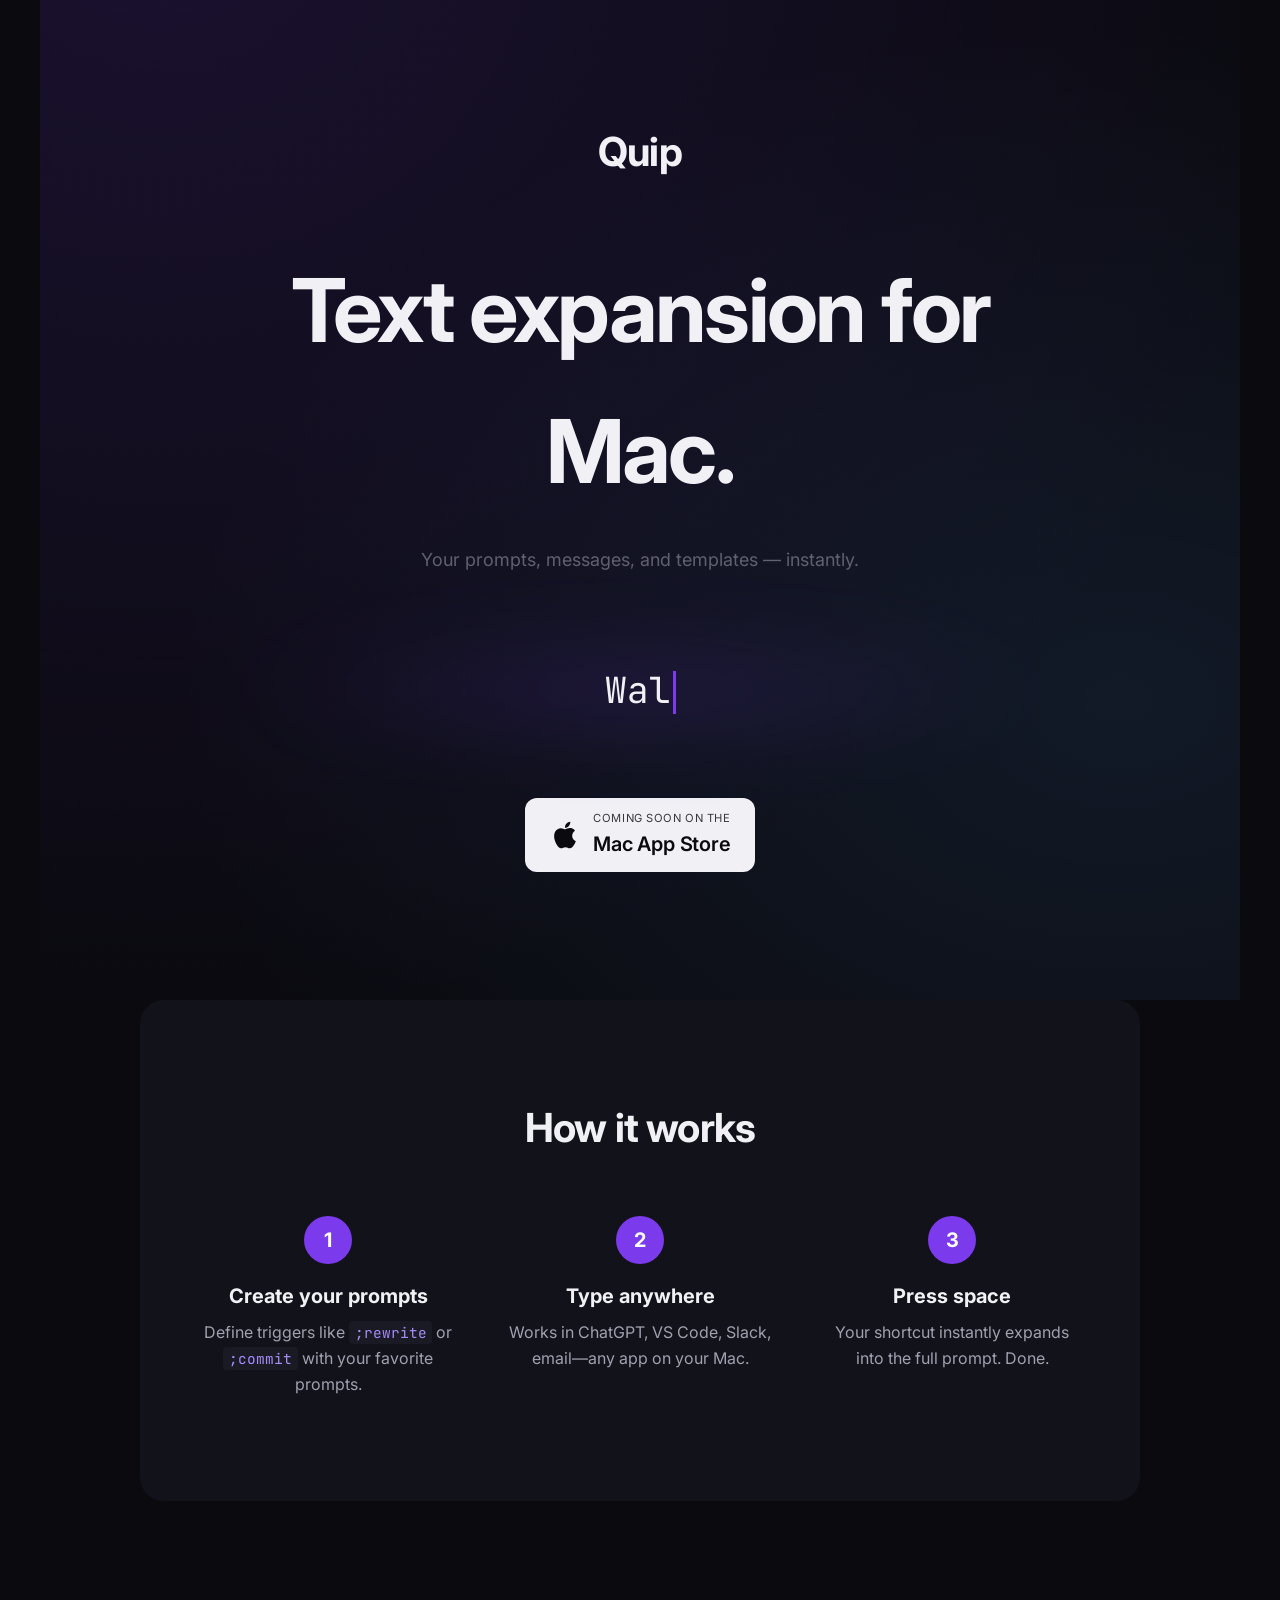
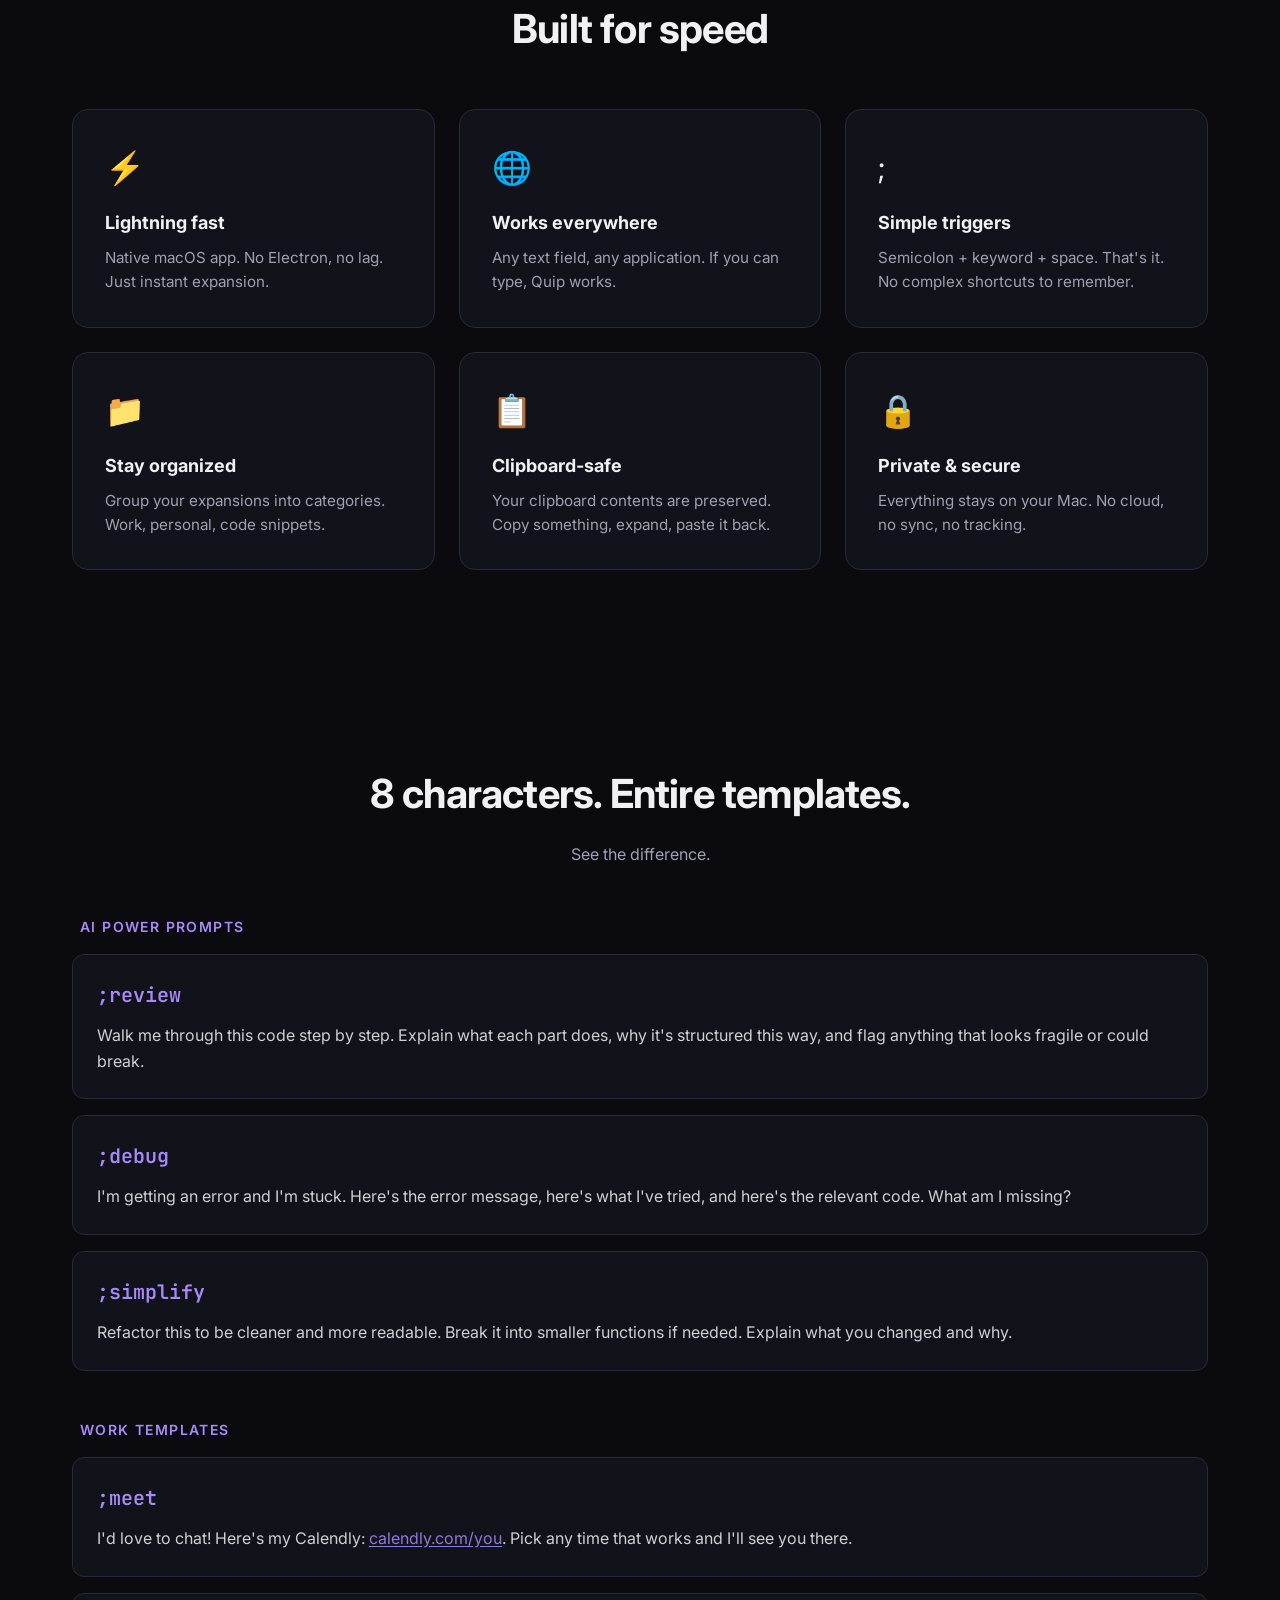
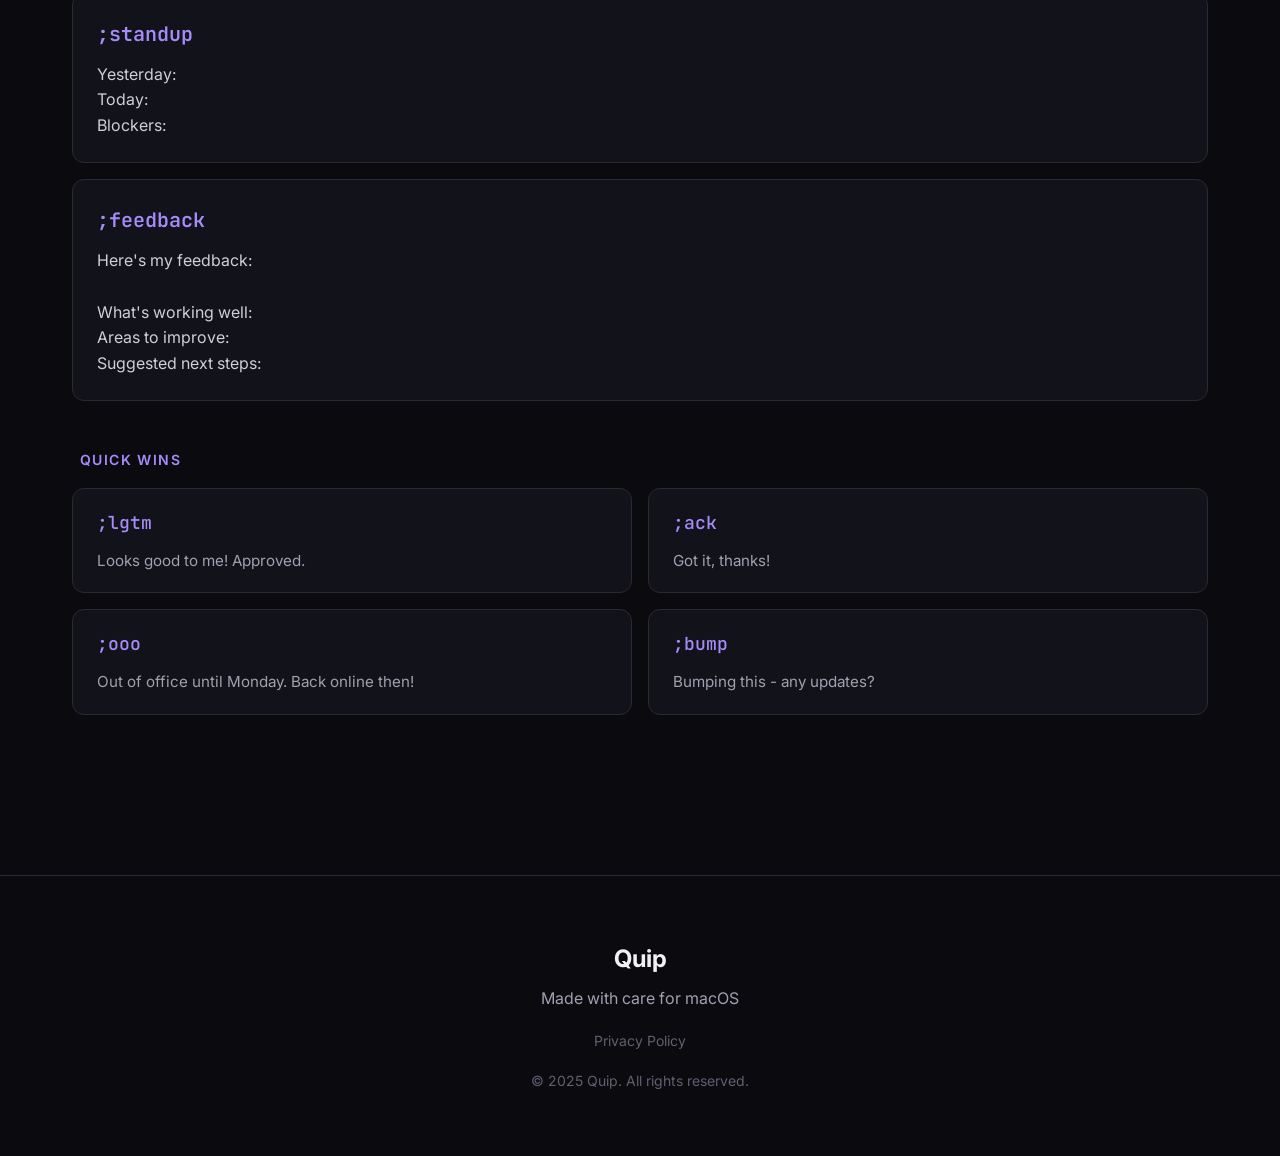
==== docs/index.html @ 0dc1773a "Add Quip landing page website - Hero with animated typing demo - Examples showcasing text expansion " ====
<!DOCTYPE html>
<html lang="en">
<head>
    <meta charset="UTF-8">
    <meta name="viewport" content="width=device-width, initial-scale=1.0">
    <title>Quip - Type less. Say more.</title>
    <meta name="description" content="Quip is a lightning-fast text expander for macOS. Type shortcuts, get instant expansions. Coming soon to the Mac App Store.">
    <link rel="preconnect" href="https://fonts.googleapis.com">
    <link rel="preconnect" href="https://fonts.gstatic.com" crossorigin>
    <link href="https://fonts.googleapis.com/css2?family=Inter:wght@400;500;600;700&family=JetBrains+Mono:wght@400;500&display=swap" rel="stylesheet">
    <link rel="stylesheet" href="styles.css">
</head>
<body>
    <!-- Hero Section -->
    <section class="hero">
        <nav class="nav">
            <div class="logo" style="font-size: 2.5rem;">Quip</div>
        </nav>

        <div class="hero-content">
            <h1 class="hero-title">Text expansion for Mac.</h1>
            <p class="hero-subtitle">Your prompts, messages, and templates — instantly.</p>

            <!-- Typing Demo -->
            <div class="demo-container">
                <div class="demo-glow"></div>
                <div class="demo-text-wrapper">
                    <span id="demo-text"></span><span class="cursor"></span>
                </div>
            </div>

            <!-- Coming Soon Badge -->
            <div class="cta-container">
                <a href="#" class="app-store-badge">
                    <svg class="apple-icon" viewBox="0 0 24 24" fill="currentColor">
                        <path d="M18.71 19.5c-.83 1.24-1.71 2.45-3.05 2.47-1.34.03-1.77-.79-3.29-.79-1.53 0-2 .77-3.27.82-1.31.05-2.3-1.32-3.14-2.53C4.25 17 2.94 12.45 4.7 9.39c.87-1.52 2.43-2.48 4.12-2.51 1.28-.02 2.5.87 3.29.87.78 0 2.26-1.07 3.81-.91.65.03 2.47.26 3.64 1.98-.09.06-2.17 1.28-2.15 3.81.03 3.02 2.65 4.03 2.68 4.04-.03.07-.42 1.44-1.38 2.83M13 3.5c.73-.83 1.94-1.46 2.94-1.5.13 1.17-.34 2.35-1.04 3.19-.69.85-1.83 1.51-2.95 1.42-.15-1.15.41-2.35 1.05-3.11z"/>
                    </svg>
                    <div class="badge-text">
                        <span class="badge-small">Coming Soon on the</span>
                        <span class="badge-large">Mac App Store</span>
                    </div>
                </a>
            </div>
        </div>
    </section>

    <!-- How It Works -->
    <section class="how-it-works">
        <h2 class="section-title">How it works</h2>
        <div class="steps">
            <div class="step">
                <div class="step-number">1</div>
                <h3>Create your prompts</h3>
                <p>Define triggers like <code>;rewrite</code> or <code>;commit</code> with your favorite prompts.</p>
            </div>
            <div class="step">
                <div class="step-number">2</div>
                <h3>Type anywhere</h3>
                <p>Works in ChatGPT, VS Code, Slack, email—any app on your Mac.</p>
            </div>
            <div class="step">
                <div class="step-number">3</div>
                <h3>Press space</h3>
                <p>Your shortcut instantly expands into the full prompt. Done.</p>
            </div>
        </div>
    </section>

    <!-- Features -->
    <section class="features">
        <h2 class="section-title">Built for speed</h2>
        <div class="features-grid">
            <div class="feature">
                <div class="feature-icon">&#9889;</div>
                <h3>Lightning fast</h3>
                <p>Native macOS app. No Electron, no lag. Just instant expansion.</p>
            </div>
            <div class="feature">
                <div class="feature-icon">&#127760;</div>
                <h3>Works everywhere</h3>
                <p>Any text field, any application. If you can type, Quip works.</p>
            </div>
            <div class="feature">
                <div class="feature-icon">&#59;</div>
                <h3>Simple triggers</h3>
                <p>Semicolon + keyword + space. That's it. No complex shortcuts to remember.</p>
            </div>
            <div class="feature">
                <div class="feature-icon">&#128193;</div>
                <h3>Stay organized</h3>
                <p>Group your expansions into categories. Work, personal, code snippets.</p>
            </div>
            <div class="feature">
                <div class="feature-icon">&#128203;</div>
                <h3>Clipboard-safe</h3>
                <p>Your clipboard contents are preserved. Copy something, expand, paste it back.</p>
            </div>
            <div class="feature">
                <div class="feature-icon">&#128274;</div>
                <h3>Private & secure</h3>
                <p>Everything stays on your Mac. No cloud, no sync, no tracking.</p>
            </div>
        </div>
    </section>

    <!-- Examples -->
    <section class="examples">
        <h2 class="section-title">8 characters. Entire templates.</h2>
        <p class="section-subtitle">See the difference.</p>

        <div class="example-category">
            <h3 class="category-title">AI Power Prompts</h3>
            <div class="examples-list">
                <div class="example-large">
                    <div class="example-trigger">;review</div>
                    <div class="example-expansion">Walk me through this code step by step. Explain what each part does, why it's structured this way, and flag anything that looks fragile or could break.</div>
                </div>
                <div class="example-large">
                    <div class="example-trigger">;debug</div>
                    <div class="example-expansion">I'm getting an error and I'm stuck. Here's the error message, here's what I've tried, and here's the relevant code. What am I missing?</div>
                </div>
                <div class="example-large">
                    <div class="example-trigger">;simplify</div>
                    <div class="example-expansion">Refactor this to be cleaner and more readable. Break it into smaller functions if needed. Explain what you changed and why.</div>
                </div>
            </div>
        </div>

        <div class="example-category">
            <h3 class="category-title">Work Templates</h3>
            <div class="examples-list">
                <div class="example-large">
                    <div class="example-trigger">;meet</div>
                    <div class="example-expansion">I'd love to chat! Here's my Calendly: <span class="link">calendly.com/you</span>. Pick any time that works and I'll see you there.</div>
                </div>
                <div class="example-large">
                    <div class="example-trigger">;standup</div>
                    <div class="example-expansion">Yesterday: <br>Today: <br>Blockers:</div>
                </div>
                <div class="example-large">
                    <div class="example-trigger">;feedback</div>
                    <div class="example-expansion">Here's my feedback:<br><br>What's working well:<br>Areas to improve:<br>Suggested next steps:</div>
                </div>
            </div>
        </div>

        <div class="example-category">
            <h3 class="category-title">Quick Wins</h3>
            <div class="examples-grid">
                <div class="example">
                    <div class="example-trigger">;lgtm</div>
                    <div class="example-expansion">Looks good to me! Approved.</div>
                </div>
                <div class="example">
                    <div class="example-trigger">;ack</div>
                    <div class="example-expansion">Got it, thanks!</div>
                </div>
                <div class="example">
                    <div class="example-trigger">;ooo</div>
                    <div class="example-expansion">Out of office until Monday. Back online then!</div>
                </div>
                <div class="example">
                    <div class="example-trigger">;bump</div>
                    <div class="example-expansion">Bumping this - any updates?</div>
                </div>
            </div>
        </div>
    </section>

    <!-- Footer -->
    <footer class="footer">
        <div class="footer-content">
            <div class="footer-logo">Quip</div>
            <p class="footer-tagline">Made with care for macOS</p>
            <p class="footer-links">
                <a href="privacy.html">Privacy Policy</a>
            </p>
            <p class="footer-copyright">&copy; 2025 Quip. All rights reserved.</p>
        </div>
    </footer>

    <script src="script.js"></script>
</body>
</html>
---- docs/styles.css ----
/* Reset & Base */
*, *::before, *::after {
    box-sizing: border-box;
    margin: 0;
    padding: 0;
}

:root {
    --bg-primary: #0a0a0f;
    --bg-secondary: #12121a;
    --bg-tertiary: #1a1a25;
    --text-primary: #f0f0f5;
    --text-secondary: #a0a0b0;
    --text-muted: #606070;
    --accent: #7c3aed;
    --accent-light: #a78bfa;
    --accent-glow: rgba(124, 58, 237, 0.3);
    --border: #2a2a35;
    --success: #22c55e;
}

html {
    scroll-behavior: smooth;
}

body {
    font-family: 'Inter', -apple-system, BlinkMacSystemFont, 'Segoe UI', Roboto, sans-serif;
    background-color: var(--bg-primary);
    color: var(--text-primary);
    line-height: 1.6;
    overflow-x: hidden;
}

code {
    font-family: 'JetBrains Mono', 'SF Mono', 'Fira Code', monospace;
    background: var(--bg-tertiary);
    padding: 0.15em 0.4em;
    border-radius: 4px;
    font-size: 0.9em;
    color: var(--accent-light);
}

/* Navigation */
.nav {
    display: flex;
    justify-content: space-between;
    align-items: center;
    padding: 1.5rem 2rem;
    max-width: 1200px;
    margin: 0 auto;
    position: relative;
    z-index: 1;
}

.logo {
    font-size: 2.5rem;
    font-weight: 700;
    color: var(--text-primary);
    letter-spacing: -0.02em;
}

/* Hero Section */
.hero {
    min-height: 100vh;
    display: flex;
    flex-direction: column;
    background: var(--bg-primary);
    position: relative;
    overflow: hidden;
}

.hero::before {
    content: '';
    position: absolute;
    top: -50%;
    left: -50%;
    width: 200%;
    height: 200%;
    background:
        radial-gradient(ellipse at 30% 20%, rgba(124, 58, 237, 0.15) 0%, transparent 50%),
        radial-gradient(ellipse at 70% 60%, rgba(88, 166, 255, 0.1) 0%, transparent 40%);
    animation: gradientMove 20s ease-in-out infinite;
    pointer-events: none;
}

@keyframes gradientMove {
    0%, 100% { transform: translate(0, 0) rotate(0deg); }
    33% { transform: translate(2%, 2%) rotate(1deg); }
    66% { transform: translate(-1%, 1%) rotate(-1deg); }
}

.hero-content {
    flex: 1;
    display: flex;
    flex-direction: column;
    align-items: center;
    justify-content: center;
    padding: 2rem;
    text-align: center;
    max-width: 900px;
    margin: 0 auto;
    position: relative;
    z-index: 1;
}

.hero-title {
    font-size: clamp(3rem, 10vw, 5.5rem);
    font-weight: 700;
    letter-spacing: -0.03em;
    margin-bottom: 1.5rem;
    color: var(--text-primary);
}

.hero-subtitle {
    font-size: clamp(1rem, 2vw, 1.125rem);
    color: var(--text-muted);
    max-width: 500px;
    margin-bottom: 3.5rem;
}

/* Demo Container */
.demo-container {
    width: 100%;
    max-width: 900px;
    margin-bottom: 3rem;
    position: relative;
    min-height: 120px;
    display: flex;
    align-items: center;
    justify-content: center;
}

.demo-glow {
    position: absolute;
    width: 100%;
    height: 100%;
    background: radial-gradient(ellipse at center, var(--accent-glow) 0%, transparent 70%);
    filter: blur(40px);
    opacity: 0.6;
    pointer-events: none;
}

.demo-text-wrapper {
    position: relative;
    z-index: 1;
    font-family: 'JetBrains Mono', monospace;
    font-size: clamp(1.5rem, 4vw, 2.25rem);
    text-align: center;
    line-height: 1.4;
    padding: 1rem 2rem;
}

#demo-text {
    white-space: pre-wrap;
    word-break: break-word;
}

.cursor {
    display: inline-block;
    width: 3px;
    height: 1.2em;
    background: var(--accent);
    margin-left: 2px;
    vertical-align: text-bottom;
    animation: blink 1s infinite;
}

@keyframes blink {
    0%, 50% { opacity: 1; }
    51%, 100% { opacity: 0; }
}

.intro-text {
    color: var(--text-primary);
    font-weight: 600;
}

.trigger-text {
    color: var(--accent-light);
}

.expansion-text {
    color: var(--text-primary);
}

.link-text {
    color: var(--accent-light);
    text-decoration: underline;
    text-underline-offset: 3px;
}

/* App Store Badge */
.cta-container {
    display: flex;
    justify-content: center;
}

.app-store-badge {
    display: flex;
    align-items: center;
    gap: 12px;
    padding: 12px 24px;
    background: var(--text-primary);
    color: var(--bg-primary);
    border-radius: 12px;
    text-decoration: none;
    transition: transform 0.2s, box-shadow 0.2s;
}

.app-store-badge:hover {
    transform: translateY(-2px);
    box-shadow: 0 10px 30px -10px rgba(255, 255, 255, 0.2);
}

.apple-icon {
    width: 32px;
    height: 32px;
}

.badge-text {
    display: flex;
    flex-direction: column;
    text-align: left;
}

.badge-small {
    font-size: 0.7rem;
    text-transform: uppercase;
    letter-spacing: 0.05em;
    opacity: 0.8;
}

.badge-large {
    font-size: 1.25rem;
    font-weight: 600;
    letter-spacing: -0.01em;
}

/* Section Styles */
section {
    padding: 6rem 2rem;
    max-width: 1200px;
    margin: 0 auto;
}

.section-title {
    font-size: clamp(1.75rem, 4vw, 2.5rem);
    font-weight: 700;
    text-align: center;
    margin-bottom: 1rem;
    letter-spacing: -0.02em;
}

.section-subtitle {
    text-align: center;
    color: var(--text-secondary);
    max-width: 600px;
    margin: 0 auto 3rem;
}

/* How It Works */
.how-it-works {
    background: var(--bg-secondary);
    border-radius: 24px;
    margin-left: auto;
    margin-right: auto;
    max-width: 1000px;
    width: calc(100% - 4rem);
}

.steps {
    display: grid;
    grid-template-columns: repeat(3, 1fr);
    gap: 2rem;
    margin-top: 3rem;
    padding: 0 1rem;
}

@media (max-width: 768px) {
    .steps {
        grid-template-columns: 1fr;
        gap: 2.5rem;
    }
}

.step {
    text-align: center;
    padding: 0.5rem;
}

.step-number {
    width: 48px;
    height: 48px;
    border-radius: 50%;
    background: var(--accent);
    color: white;
    display: flex;
    align-items: center;
    justify-content: center;
    font-weight: 700;
    font-size: 1.25rem;
    margin: 0 auto 1rem;
}

.step h3 {
    font-size: 1.25rem;
    margin-bottom: 0.5rem;
}

.step p {
    color: var(--text-secondary);
}

/* Features */
.features-grid {
    display: grid;
    grid-template-columns: repeat(auto-fit, minmax(300px, 1fr));
    gap: 1.5rem;
    margin-top: 3rem;
}

.feature {
    background: var(--bg-secondary);
    border: 1px solid var(--border);
    border-radius: 16px;
    padding: 2rem;
    transition: transform 0.2s, border-color 0.2s;
}

.feature:hover {
    transform: translateY(-4px);
    border-color: var(--accent);
}

.feature-icon {
    font-size: 2rem;
    margin-bottom: 1rem;
}

.feature h3 {
    font-size: 1.125rem;
    margin-bottom: 0.5rem;
}

.feature p {
    color: var(--text-secondary);
    font-size: 0.95rem;
}

/* Examples */
.examples .section-subtitle {
    margin-bottom: 3rem;
}

.example-category {
    margin-bottom: 3rem;
}

.example-category:last-child {
    margin-bottom: 0;
}

.category-title {
    font-size: 0.875rem;
    font-weight: 600;
    text-transform: uppercase;
    letter-spacing: 0.1em;
    color: var(--accent-light);
    margin-bottom: 1rem;
    padding-left: 0.5rem;
}

.examples-grid {
    display: grid;
    grid-template-columns: repeat(2, 1fr);
    gap: 1rem;
}

@media (max-width: 768px) {
    .examples-grid {
        grid-template-columns: 1fr;
    }
}

.example {
    display: flex;
    flex-direction: column;
    gap: 0.75rem;
    background: var(--bg-secondary);
    border: 1px solid var(--border);
    border-radius: 12px;
    padding: 1.25rem 1.5rem;
    transition: border-color 0.2s, transform 0.2s;
}

.example:hover {
    border-color: var(--accent);
    transform: translateY(-2px);
}

.example-trigger {
    font-family: 'JetBrains Mono', monospace;
    font-size: 1.125rem;
    font-weight: 500;
    color: var(--accent-light);
}

.example-expansion {
    color: var(--text-secondary);
    font-size: 0.95rem;
    line-height: 1.5;
}

/* Large examples - show the power */
.examples-list {
    display: flex;
    flex-direction: column;
    gap: 1rem;
}

.example-large {
    background: var(--bg-secondary);
    border: 1px solid var(--border);
    border-radius: 12px;
    padding: 1.5rem;
    transition: border-color 0.2s;
}

.example-large:hover {
    border-color: var(--accent);
}

.example-large .example-trigger {
    font-family: 'JetBrains Mono', monospace;
    font-size: 1.25rem;
    font-weight: 600;
    color: var(--accent-light);
    margin-bottom: 0.75rem;
}

.example-large .example-expansion {
    color: var(--text-primary);
    font-size: 1rem;
    line-height: 1.6;
    opacity: 0.85;
}

.example-large .example-expansion .link {
    color: var(--accent-light);
    text-decoration: underline;
    text-underline-offset: 2px;
}

/* Footer */
.footer {
    border-top: 1px solid var(--border);
    padding: 4rem 2rem;
    margin-top: 4rem;
}

.footer-content {
    max-width: 1200px;
    margin: 0 auto;
    text-align: center;
}

.footer-logo {
    font-size: 1.5rem;
    font-weight: 700;
    margin-bottom: 0.5rem;
}

.footer-tagline {
    color: var(--text-secondary);
    margin-bottom: 1rem;
}

.footer-links {
    margin-bottom: 1rem;
}

.footer-links a {
    color: var(--text-muted);
    text-decoration: none;
    font-size: 0.875rem;
}

.footer-links a:hover {
    color: var(--text-primary);
}

.footer-copyright {
    color: var(--text-muted);
    font-size: 0.875rem;
}

/* Responsive */
@media (max-width: 768px) {
    .nav {
        padding: 1rem;
    }

    .hero-content {
        padding: 1rem;
    }

    .demo-content {
        font-size: 1rem;
        padding: 1.5rem;
    }

    section {
        padding: 4rem 1rem;
    }

    .how-it-works {
        margin: 0 1rem;
        border-radius: 16px;
    }

    .example {
        flex-direction: column;
        text-align: center;
        gap: 0.5rem;
    }

    .example-arrow {
        transform: rotate(90deg);
    }
}
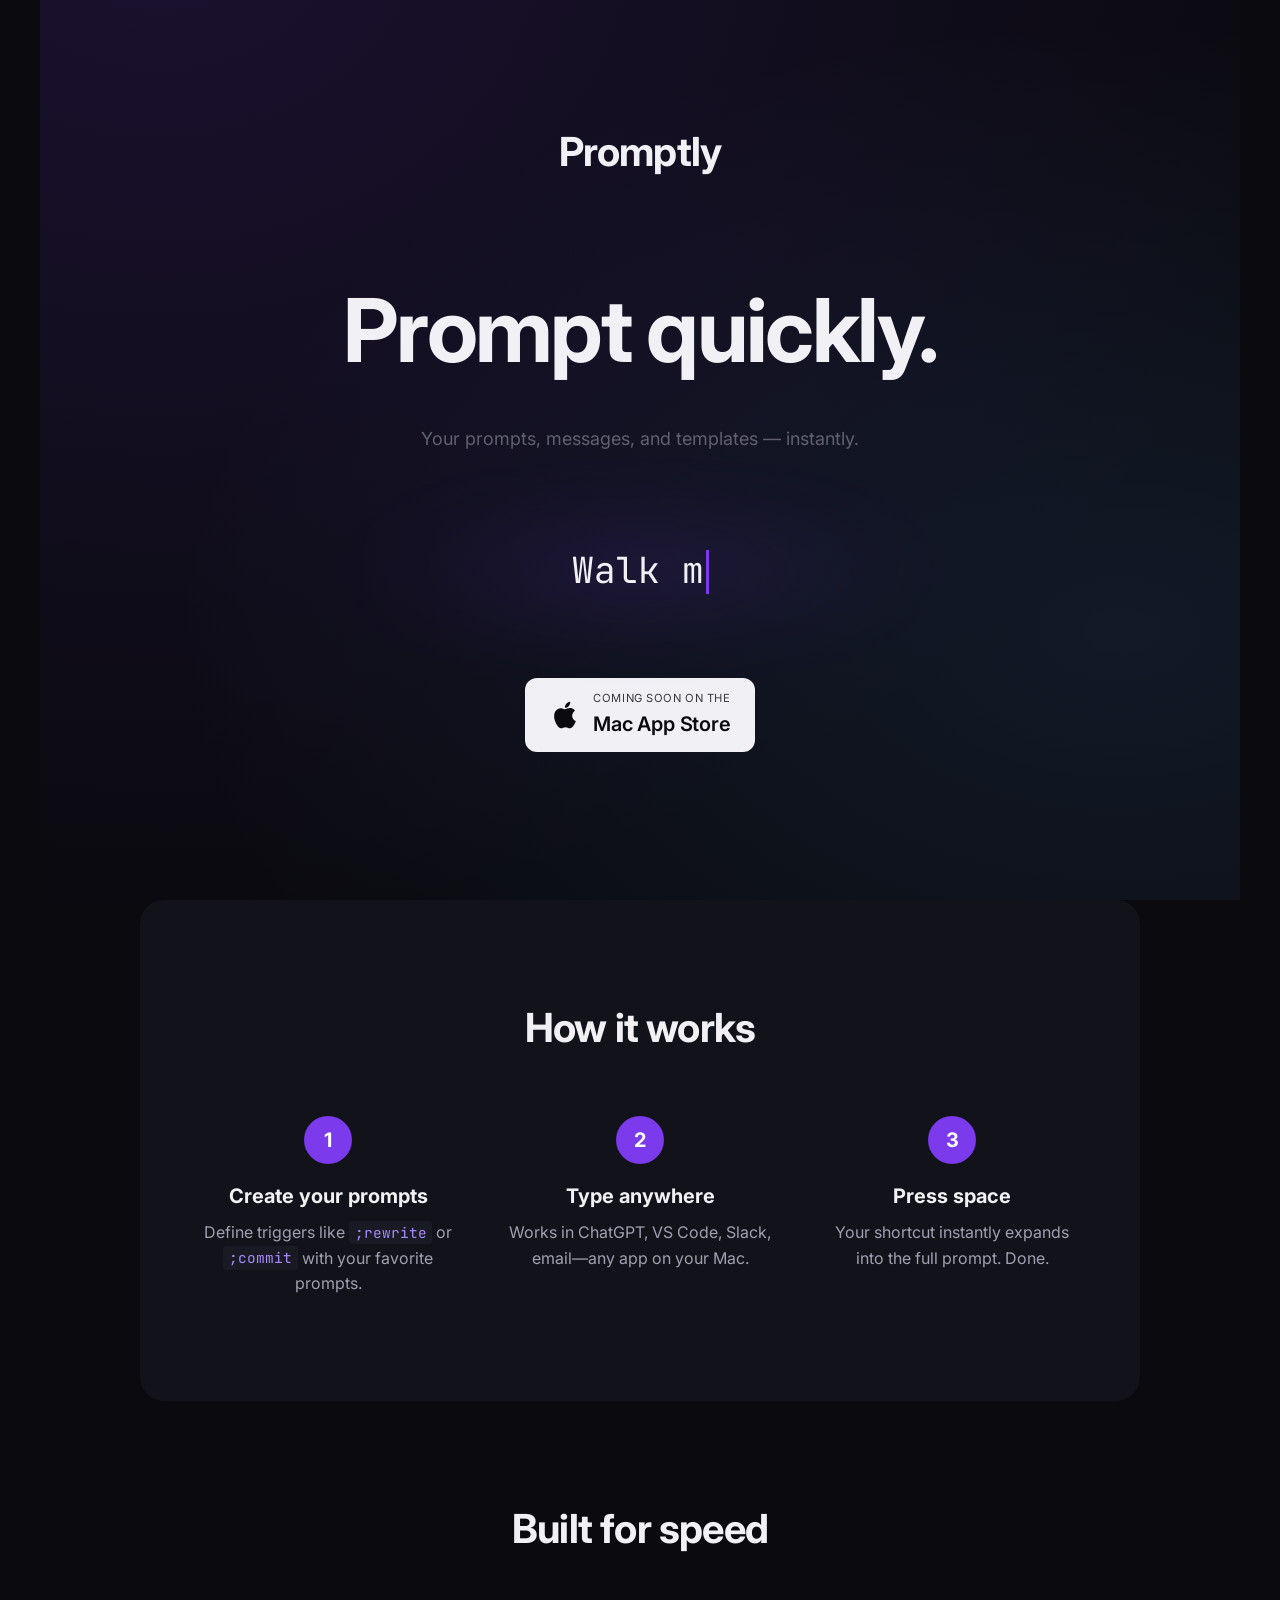
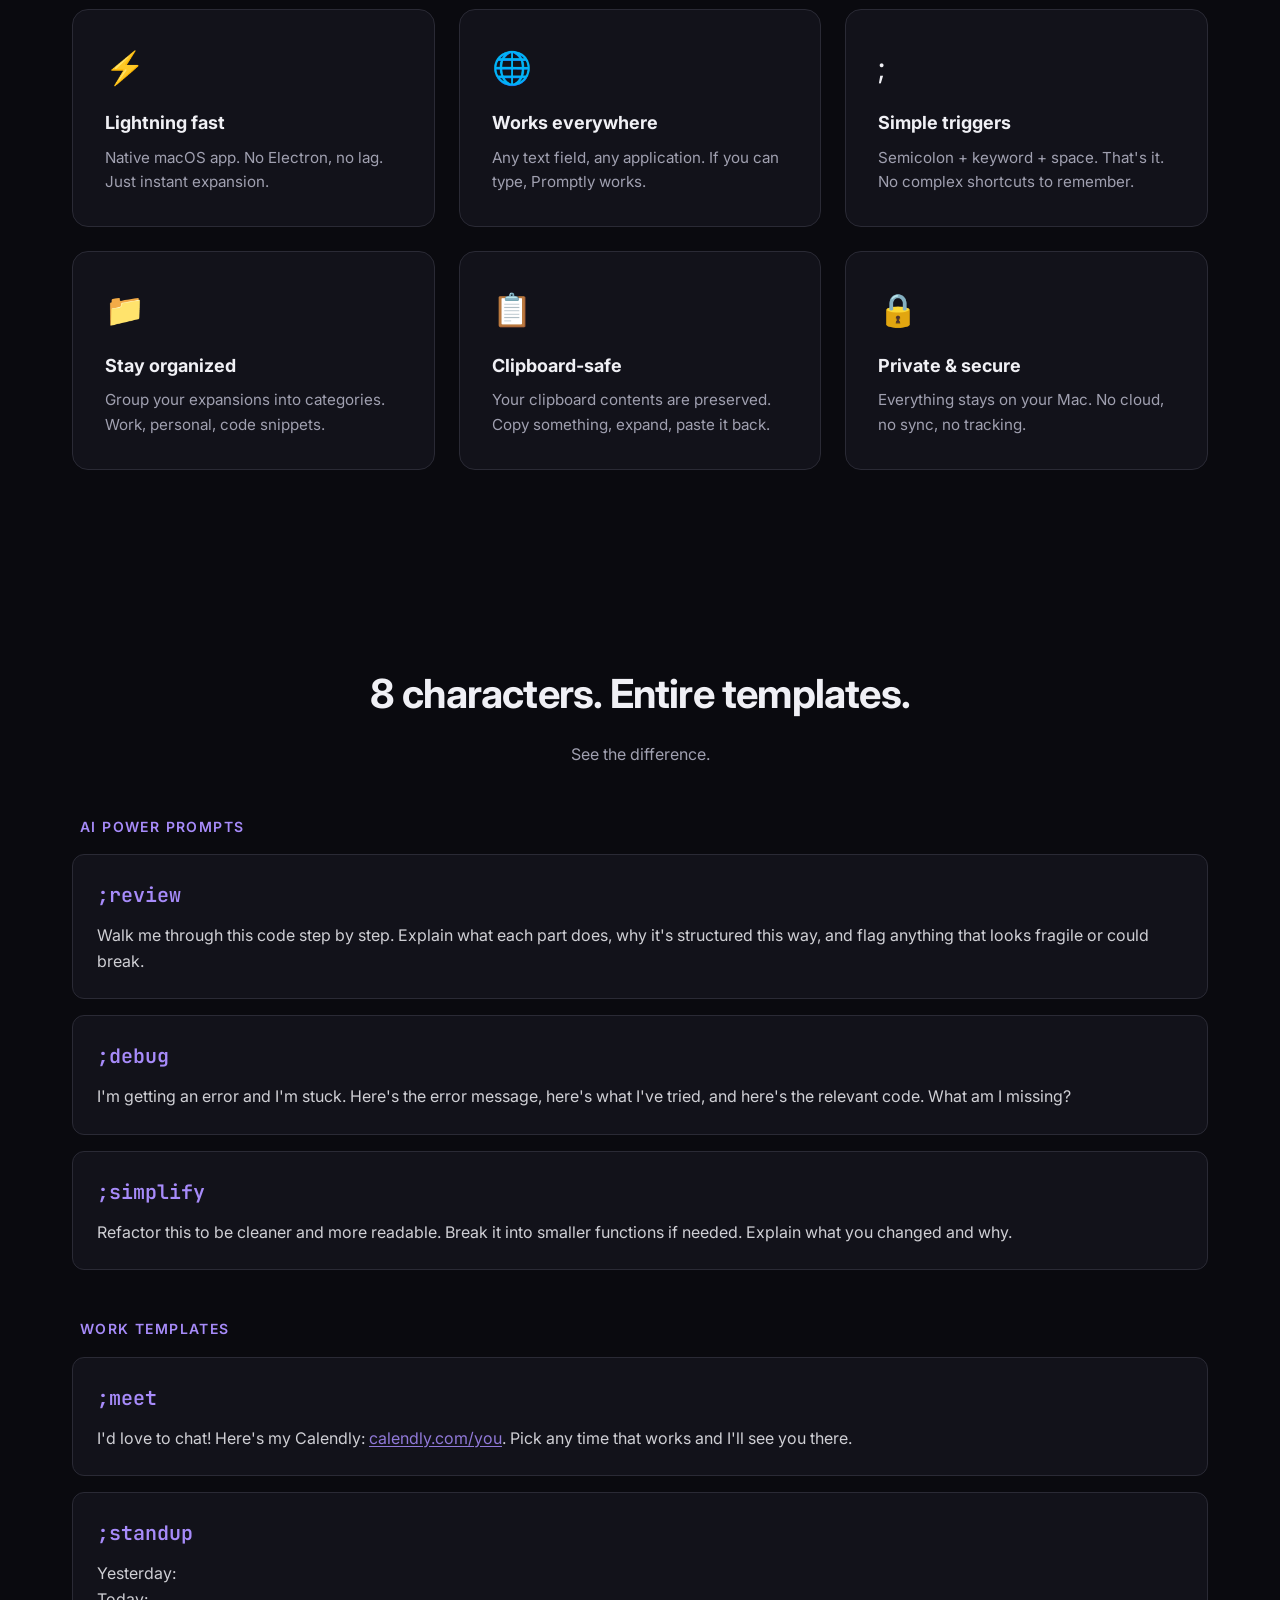
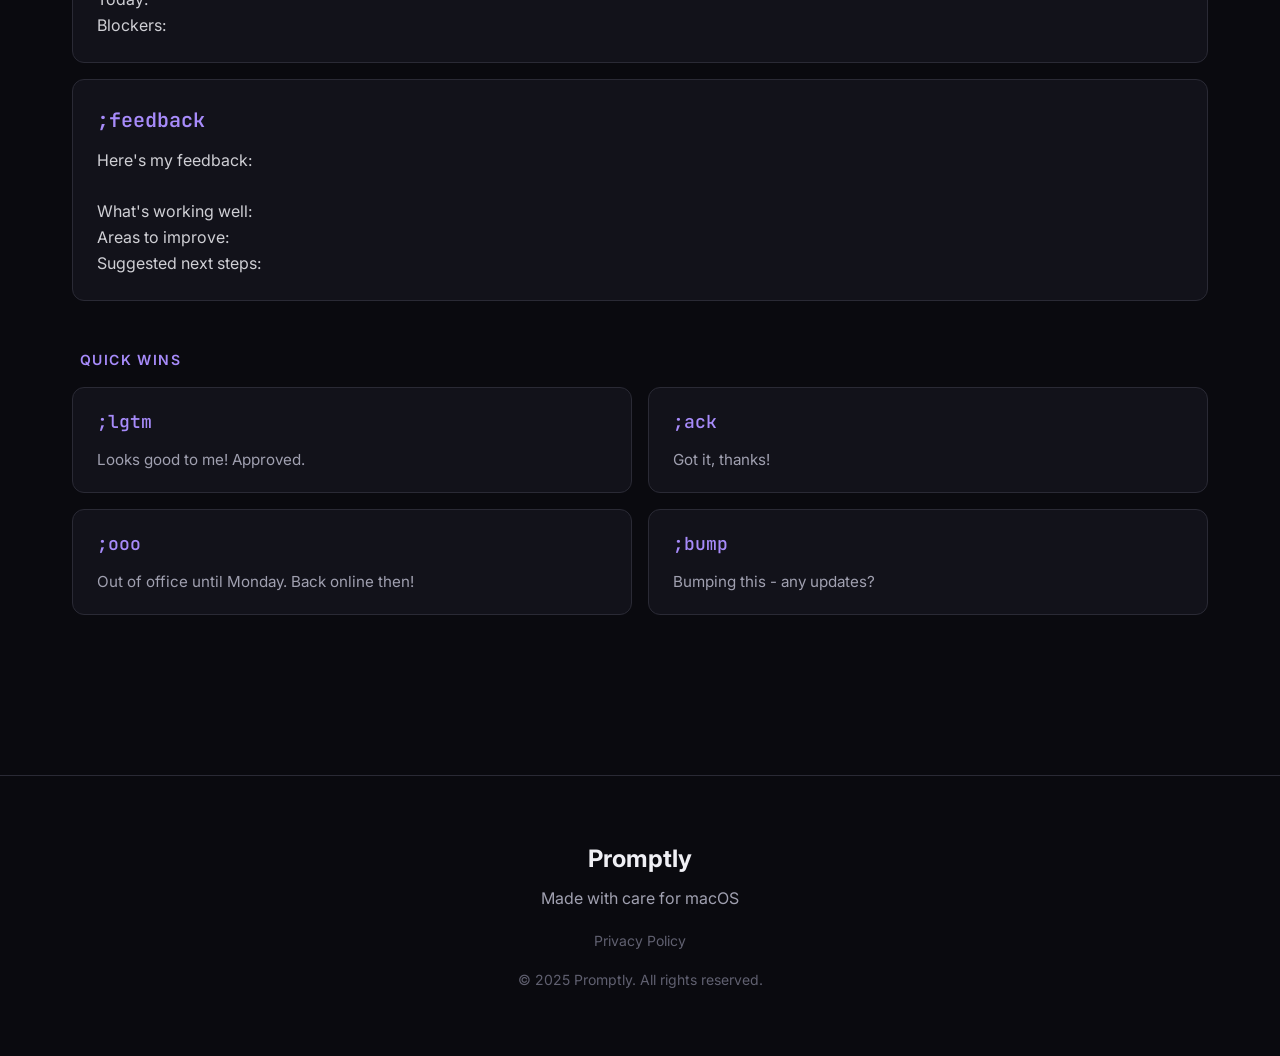
==== commit a0fbde7a: "Rename project from Quip to Promptly - Rename all folders: quip → Promptly, quipTests → PromptlyTest" ====
--- a/docs/index.html
+++ b/docs/index.html
@@ -3,8 +3,8 @@
 <head>
     <meta charset="UTF-8">
     <meta name="viewport" content="width=device-width, initial-scale=1.0">
-    <title>Quip - Type less. Say more.</title>
-    <meta name="description" content="Quip is a lightning-fast text expander for macOS. Type shortcuts, get instant expansions. Coming soon to the Mac App Store.">
+    <title>Promptly - Prompt quickly.</title>
+    <meta name="description" content="Promptly is a lightning-fast text expander for macOS. Type shortcuts, get instant expansions. Coming soon to the Mac App Store.">
     <link rel="preconnect" href="https://fonts.googleapis.com">
     <link rel="preconnect" href="https://fonts.gstatic.com" crossorigin>
     <link href="https://fonts.googleapis.com/css2?family=Inter:wght@400;500;600;700&family=JetBrains+Mono:wght@400;500&display=swap" rel="stylesheet">
@@ -14,11 +14,11 @@
     <!-- Hero Section -->
     <section class="hero">
         <nav class="nav">
-            <div class="logo" style="font-size: 2.5rem;">Quip</div>
+            <div class="logo" style="font-size: 2.5rem;">Promptly</div>
         </nav>
 
         <div class="hero-content">
-            <h1 class="hero-title">Text expansion for Mac.</h1>
+            <h1 class="hero-title">Prompt quickly.</h1>
             <p class="hero-subtitle">Your prompts, messages, and templates — instantly.</p>
 
             <!-- Typing Demo -->
@@ -78,7 +78,7 @@
             <div class="feature">
                 <div class="feature-icon">&#127760;</div>
                 <h3>Works everywhere</h3>
-                <p>Any text field, any application. If you can type, Quip works.</p>
+                <p>Any text field, any application. If you can type, Promptly works.</p>
             </div>
             <div class="feature">
                 <div class="feature-icon">&#59;</div>
@@ -170,12 +170,12 @@
     <!-- Footer -->
     <footer class="footer">
         <div class="footer-content">
-            <div class="footer-logo">Quip</div>
+            <div class="footer-logo">Promptly</div>
             <p class="footer-tagline">Made with care for macOS</p>
             <p class="footer-links">
                 <a href="privacy.html">Privacy Policy</a>
             </p>
-            <p class="footer-copyright">&copy; 2025 Quip. All rights reserved.</p>
+            <p class="footer-copyright">&copy; 2025 Promptly. All rights reserved.</p>
         </div>
     </footer>
 
